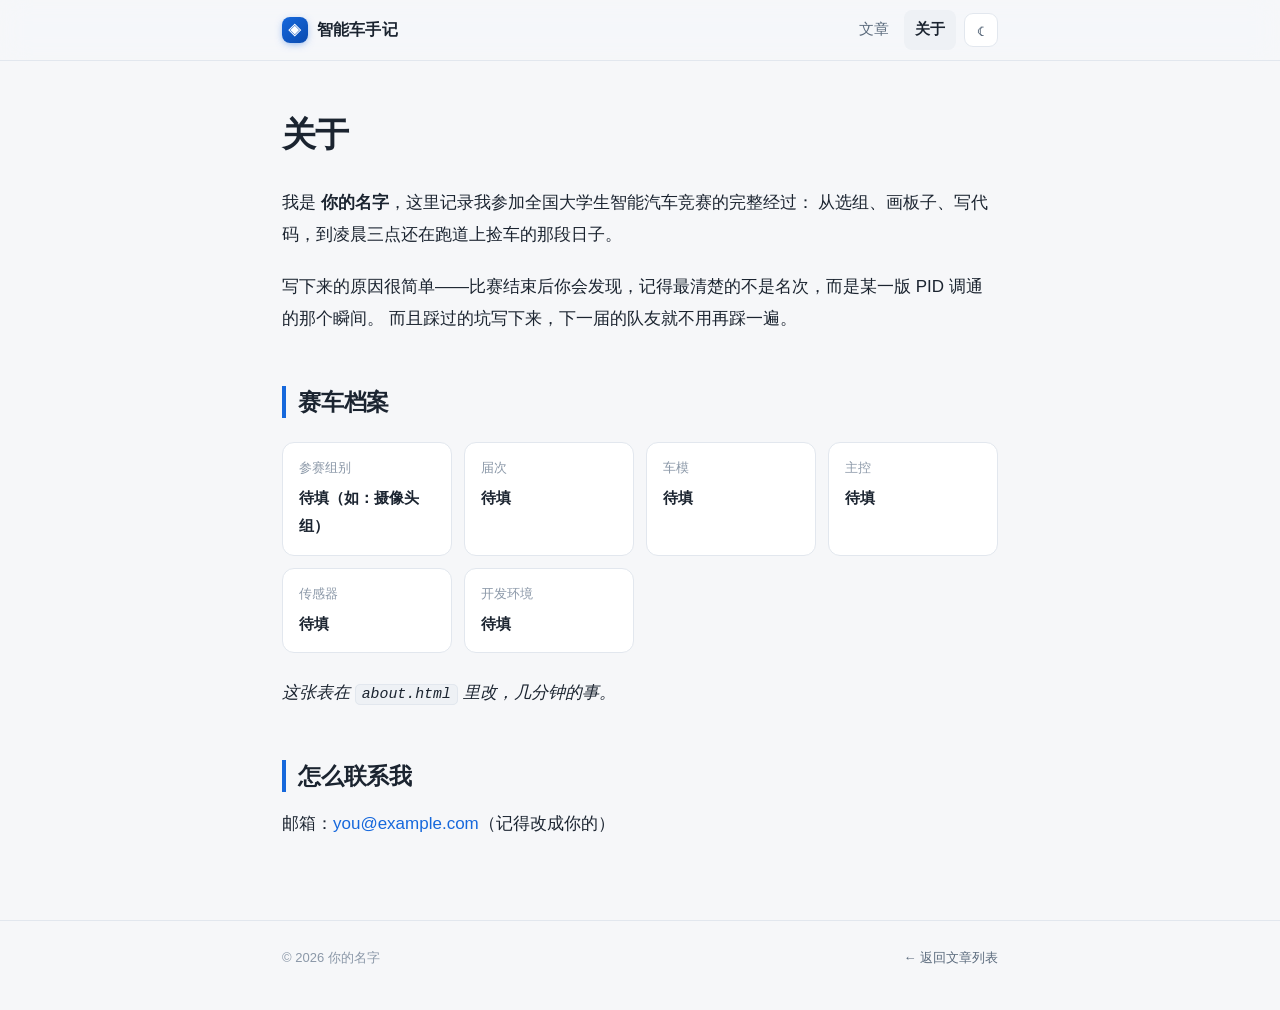
==== about.html @ b8acb5bb "Add files via upload" ====
<!doctype html>
<html lang="zh-CN" data-theme="light">
<head>
<meta charset="utf-8">
<meta name="viewport" content="width=device-width, initial-scale=1">
<title>关于 · 智能车手记</title>
<meta name="color-scheme" content="light dark">
<link rel="stylesheet" href="assets/style.css">
<link rel="icon" href="data:image/svg+xml,%3Csvg xmlns='http://www.w3.org/2000/svg' viewBox='0 0 32 32'%3E%3Crect width='32' height='32' rx='8' fill='%231668dc'/%3E%3Ccircle cx='16' cy='16' r='6' fill='%23fff'/%3E%3C/svg%3E">
<script>
  (function () {
    try {
      var s = localStorage.getItem('theme');
      var t = s || (matchMedia('(prefers-color-scheme: dark)').matches ? 'dark' : 'light');
      document.documentElement.setAttribute('data-theme', t);
    } catch (e) {}
  })();
</script>
</head>
<body>
<a class="skip" href="#main">跳到正文</a>

<header class="site-header">
  <div class="wrap header-inner">
    <a class="brand" href="index.html">
      <span class="brand-mark" aria-hidden="true">◈</span>
      <span data-site-name>智能车手记</span>
    </a>
    <nav class="nav">
      <a href="index.html">文章</a>
      <a href="about.html" class="active">关于</a>
      <button id="theme-toggle" class="icon-btn" type="button" aria-label="切换深浅色">☾</button>
    </nav>
  </div>
</header>

<main id="main" class="wrap">
  <div class="page">
    <h1>关于</h1>

    <div class="prose">
      <p>我是 <strong data-author>你的名字</strong>，这里记录我参加全国大学生智能汽车竞赛的完整经过：
      从选组、画板子、写代码，到凌晨三点还在跑道上捡车的那段日子。</p>

      <p>写下来的原因很简单——比赛结束后你会发现，记得最清楚的不是名次，而是某一版 PID 调通的那个瞬间。
      而且踩过的坑写下来，下一届的队友就不用再踩一遍。</p>

      <h2>赛车档案</h2>
      <dl class="spec-grid">
        <div class="spec"><dt>参赛组别</dt><dd>待填（如：摄像头组）</dd></div>
        <div class="spec"><dt>届次</dt><dd>待填</dd></div>
        <div class="spec"><dt>车模</dt><dd>待填</dd></div>
        <div class="spec"><dt>主控</dt><dd>待填</dd></div>
        <div class="spec"><dt>传感器</dt><dd>待填</dd></div>
        <div class="spec"><dt>开发环境</dt><dd>待填</dd></div>
      </dl>
      <p><em>这张表在 <code>about.html</code> 里改，几分钟的事。</em></p>

      <h2>怎么联系我</h2>
      <p>邮箱：<a href="mailto:you@example.com">you@example.com</a>（记得改成你的）</p>
      <p data-github-wrap hidden>GitHub：<a href="https://github.com/" target="_blank" rel="noopener" data-github>github.com/yourname</a></p>
    </div>
  </div>
</main>

<footer class="site-footer">
  <div class="wrap footer-inner">
    <span>© <span data-year>2026</span> <span data-author>你的名字</span></span>
    <span><a href="index.html">← 返回文章列表</a></span>
  </div>
</footer>

<script src="assets/md.js"></script>
<script src="assets/app.js"></script>
</body>
</html>
---- assets/style.css ----
/* ============ 主题变量 ============ */
:root {
  --bg: #f6f7f9;
  --bg-soft: #ffffff;
  --bg-sunken: #eef1f5;
  --text: #1b2430;
  --text-soft: #5b6b7d;
  --text-faint: #8b98a8;
  --line: #e2e7ee;
  --accent: #1668dc;
  --accent-soft: #e8f1ff;
  --amber: #d9822b;
  --shadow: 0 1px 2px rgba(20, 35, 55, .05), 0 8px 24px -12px rgba(20, 35, 55, .18);
  --radius: 14px;
  --maxw: 760px;
  --font: -apple-system, BlinkMacSystemFont, "Segoe UI", "PingFang SC", "Hiragino Sans GB",
          "Microsoft YaHei", "Source Han Sans SC", sans-serif;
  --mono: "SFMono-Regular", ui-monospace, "Cascadia Mono", Consolas, "Liberation Mono", Menlo, monospace;
}

[data-theme="dark"] {
  --bg: #0f141a;
  --bg-soft: #161d25;
  --bg-sunken: #1c242e;
  --text: #e6edf5;
  --text-soft: #a5b4c4;
  --text-faint: #77869a;
  --line: #263140;
  --accent: #59a6ff;
  --accent-soft: #16283d;
  --amber: #e8a33d;
  --shadow: 0 1px 2px rgba(0, 0, 0, .3), 0 10px 30px -16px rgba(0, 0, 0, .8);
}

/* ============ 基础 ============ */
* { box-sizing: border-box; }

html { -webkit-text-size-adjust: 100%; }

body {
  margin: 0;
  background: var(--bg);
  color: var(--text);
  font-family: var(--font);
  font-size: 16px;
  line-height: 1.75;
  -webkit-font-smoothing: antialiased;
  text-rendering: optimizeLegibility;
}

a { color: var(--accent); text-decoration: none; }
a:hover { text-decoration: underline; text-underline-offset: 3px; }

img { max-width: 100%; height: auto; }

code {
  font-family: var(--mono);
  font-size: .875em;
  background: var(--bg-sunken);
  border: 1px solid var(--line);
  border-radius: 5px;
  padding: .1em .4em;
}

.wrap { width: 100%; max-width: var(--maxw); margin: 0 auto; padding: 0 22px; }

.skip {
  position: absolute; left: -9999px; top: 0;
  background: var(--bg-soft); padding: 10px 16px; border-radius: 0 0 8px 0; z-index: 100;
}
.skip:focus { left: 0; }

/* ============ 顶栏 ============ */
.site-header {
  position: sticky; top: 0; z-index: 40;
  background: color-mix(in srgb, var(--bg) 82%, transparent);
  backdrop-filter: saturate(180%) blur(14px);
  -webkit-backdrop-filter: saturate(180%) blur(14px);
  border-bottom: 1px solid var(--line);
}

.header-inner {
  display: flex; align-items: center; justify-content: space-between;
  height: 60px; gap: 16px;
}

.brand { display: flex; align-items: center; gap: 9px; color: var(--text); font-weight: 700; letter-spacing: .01em; }
.brand:hover { text-decoration: none; }
.brand-mark {
  display: grid; place-items: center;
  width: 26px; height: 26px; border-radius: 8px;
  background: linear-gradient(140deg, var(--accent), #0a4bb0);
  color: #fff; font-size: 13px; line-height: 1;
  box-shadow: 0 2px 8px -2px rgba(22, 104, 220, .6);
}
[data-theme="dark"] .brand-mark { background: linear-gradient(140deg, #59a6ff, #1668dc); color: #06121f; }

.nav { display: flex; align-items: center; gap: 4px; }
.nav a {
  color: var(--text-soft); font-size: 14.5px; padding: 7px 11px; border-radius: 8px;
  transition: background .15s, color .15s;
}
.nav a:hover { background: var(--bg-sunken); color: var(--text); text-decoration: none; }
.nav a.active { color: var(--text); background: var(--bg-sunken); font-weight: 600; }

.icon-btn {
  display: grid; place-items: center;
  width: 34px; height: 34px; margin-left: 4px;
  border: 1px solid var(--line); border-radius: 9px;
  background: var(--bg-soft); color: var(--text-soft);
  cursor: pointer; font-size: 15px; transition: .15s;
}
.icon-btn:hover { color: var(--text); border-color: var(--text-faint); }

/* ============ 首页 ============ */
.hero { padding: 54px 0 30px; }

.hero h1 {
  margin: 0 0 12px;
  font-size: clamp(28px, 5vw, 38px);
  line-height: 1.25;
  letter-spacing: -.02em;
}

.hero .tagline { margin: 0; color: var(--text-soft); font-size: 16px; max-width: 46em; }

.meta-strip {
  display: flex; flex-wrap: wrap; gap: 20px;
  margin-top: 24px; padding-top: 20px;
  border-top: 1px solid var(--line);
  color: var(--text-faint); font-size: 13.5px;
}
.meta-strip b { color: var(--text); font-weight: 600; }

.tag-bar { display: flex; flex-wrap: wrap; gap: 8px; margin: 0 0 28px; }

.tag {
  display: inline-block;
  padding: 3px 11px; border-radius: 999px;
  border: 1px solid var(--line);
  background: var(--bg-soft);
  color: var(--text-soft);
  font-size: 12.5px; line-height: 1.9;
  cursor: pointer; transition: .15s;
}
.tag:hover { color: var(--accent); border-color: var(--accent); text-decoration: none; }
.tag.on { background: var(--accent); border-color: var(--accent); color: #fff; }
[data-theme="dark"] .tag.on { color: #06121f; }

/* 年份分组 */
.year-group { margin-bottom: 6px; }
.year-label {
  display: flex; align-items: center; gap: 12px;
  margin: 34px 0 16px;
  color: var(--text-faint);
  font-family: var(--mono); font-size: 13px; letter-spacing: .1em;
}
.year-label::after { content: ""; flex: 1; height: 1px; background: var(--line); }

.post-list { padding-bottom: 40px; }

.post-card {
  display: block;
  padding: 18px 20px;
  margin-bottom: 12px;
  background: var(--bg-soft);
  border: 1px solid var(--line);
  border-radius: var(--radius);
  color: inherit;
  transition: transform .18s ease, box-shadow .18s ease, border-color .18s ease;
}
.post-card:hover {
  text-decoration: none;
  transform: translateY(-2px);
  border-color: color-mix(in srgb, var(--accent) 45%, var(--line));
  box-shadow: var(--shadow);
}

.post-card time {
  display: block;
  font-family: var(--mono); font-size: 12px; letter-spacing: .06em;
  color: var(--text-faint); margin-bottom: 6px;
}

.post-card h2 {
  margin: 0 0 6px;
  font-size: 19.5px; line-height: 1.45; letter-spacing: -.01em;
}
.post-card:hover h2 { color: var(--accent); }

.post-card p { margin: 0; color: var(--text-soft); font-size: 14.5px; line-height: 1.7; }

.card-tags { margin-top: 12px; display: flex; flex-wrap: wrap; gap: 6px; }
.card-tags .tag { font-size: 11.5px; padding: 1px 9px; cursor: default; }
.card-tags .tag:hover { color: var(--text-soft); border-color: var(--line); }

.empty { color: var(--text-faint); padding: 40px 0; }

/* ============ 文章页 ============ */
.article { padding: 44px 0 20px; }

.article-head { margin-bottom: 30px; padding-bottom: 22px; border-bottom: 1px solid var(--line); }

.article-head h1 {
  margin: 8px 0 14px;
  font-size: clamp(26px, 4.4vw, 34px);
  line-height: 1.3; letter-spacing: -.02em;
}

.article-head .kicker {
  font-family: var(--mono); font-size: 12.5px; letter-spacing: .08em;
  color: var(--text-faint); text-transform: uppercase;
}

.prose { font-size: 17px; line-height: 1.9; }
.prose > *:first-child { margin-top: 0; }

.prose h2 {
  margin: 2.2em 0 .7em;
  font-size: 23px; line-height: 1.4; letter-spacing: -.01em;
  padding-left: 12px; border-left: 4px solid var(--accent);
}
.prose h3 { margin: 1.8em 0 .5em; font-size: 19px; }
.prose h4 { margin: 1.5em 0 .4em; font-size: 17px; color: var(--text-soft); }

.prose p { margin: 0 0 1.15em; }

.prose ul, .prose ol { margin: 0 0 1.2em; padding-left: 1.4em; }
.prose li { margin-bottom: .4em; }
.prose li::marker { color: var(--text-faint); }

.prose blockquote {
  margin: 1.5em 0;
  padding: 14px 18px;
  border-left: 3px solid var(--amber);
  border-radius: 0 10px 10px 0;
  background: var(--bg-sunken);
  color: var(--text-soft);
}
.prose blockquote p:last-child { margin-bottom: 0; }

.prose hr { margin: 2.5em 0; border: 0; border-top: 1px solid var(--line); }

.prose img, .prose figure img {
  display: block;
  margin: 1.6em auto;
  border-radius: 10px;
  border: 1px solid var(--line);
  box-shadow: var(--shadow);
  cursor: zoom-in;
}

.prose figure { margin: 1.6em 0; }

.code-block {
  margin: 1.5em 0;
  padding: 16px 18px;
  overflow-x: auto;
  background: var(--bg-sunken);
  border: 1px solid var(--line);
  border-radius: 10px;
  font-size: 13.5px; line-height: 1.7;
}
.code-block code { background: none; border: 0; padding: 0; font-size: inherit; }

/* B 站视频嵌入（16:9） */
.video-wrap {
  position: relative;
  margin: 1.8em 0;
  padding-top: 56.25%;
  border: 1px solid var(--line);
  border-radius: 10px;
  overflow: hidden;
  background: #000;
}
.video-wrap iframe { position: absolute; inset: 0; width: 100%; height: 100%; border: 0; }

.table-wrap { overflow-x: auto; margin: 1.5em 0; }
.table-wrap table { border-collapse: collapse; width: 100%; font-size: 14.5px; }
.table-wrap th, .table-wrap td { padding: 9px 13px; border: 1px solid var(--line); text-align: left; }
.table-wrap th { background: var(--bg-sunken); font-weight: 600; }

/* 文末导航 */
.post-nav {
  display: grid; grid-template-columns: 1fr 1fr; gap: 12px;
  margin: 44px 0 10px; padding-top: 26px; border-top: 1px solid var(--line);
}
.post-nav a {
  padding: 14px 16px;
  background: var(--bg-soft); border: 1px solid var(--line); border-radius: 12px;
  color: var(--text); font-size: 14px; transition: .15s;
}
.post-nav a:hover { border-color: var(--accent); text-decoration: none; }
.post-nav .dir { display: block; color: var(--text-faint); font-size: 12px; margin-bottom: 4px; }
.post-nav .next { text-align: right; grid-column: 2; }
.post-nav > a:only-of-type { grid-column: 1 / -1; text-align: left; }
.post-nav .disabled { opacity: 0; pointer-events: none; }

/* ============ 关于页 ============ */
.page { padding: 44px 0 60px; }
.page h1 { font-size: clamp(26px, 4.4vw, 34px); margin: 0 0 22px; letter-spacing: -.02em; }

.spec-grid { display: grid; grid-template-columns: repeat(auto-fit, minmax(150px, 1fr)); gap: 12px; margin: 24px 0; }
.spec {
  padding: 14px 16px; background: var(--bg-soft);
  border: 1px solid var(--line); border-radius: 12px;
}
.spec dt { color: var(--text-faint); font-size: 12.5px; margin-bottom: 3px; }
.spec dd { margin: 0; font-weight: 600; font-size: 15px; }

/* ============ 页脚 ============ */
.site-footer {
  border-top: 1px solid var(--line);
  padding: 26px 0 40px;
  color: var(--text-faint);
  font-size: 13px;
}
.footer-inner { display: flex; flex-wrap: wrap; gap: 10px; justify-content: space-between; }
.site-footer a { color: var(--text-soft); }

/* ============ 图片灯箱 ============ */
.lightbox {
  position: fixed; inset: 0; z-index: 90;
  display: none; place-items: center;
  padding: 28px;
  background: rgba(8, 12, 18, .88);
  backdrop-filter: blur(6px);
  cursor: zoom-out;
}
.lightbox.open { display: grid; }
.lightbox img {
  max-width: 100%; max-height: 100%;
  border-radius: 8px; box-shadow: 0 24px 80px rgba(0, 0, 0, .6);
}

/* ============ 加载态 ============ */
.loading { color: var(--text-faint); padding: 30px 0; }
.loading::after { content: "…"; }

/* ============ 响应式 ============ */
@media (max-width: 560px) {
  .wrap { padding: 0 18px; }
  .hero { padding: 36px 0 22px; }
  .prose { font-size: 16.5px; line-height: 1.85; }
  .prose h2 { font-size: 20px; }
  .post-nav { grid-template-columns: 1fr; }
  .post-nav .next { grid-column: 1; text-align: left; }
  .nav a { padding: 6px 9px; font-size: 14px; }
}

@media (prefers-reduced-motion: reduce) {
  * { animation: none !important; transition: none !important; }
}
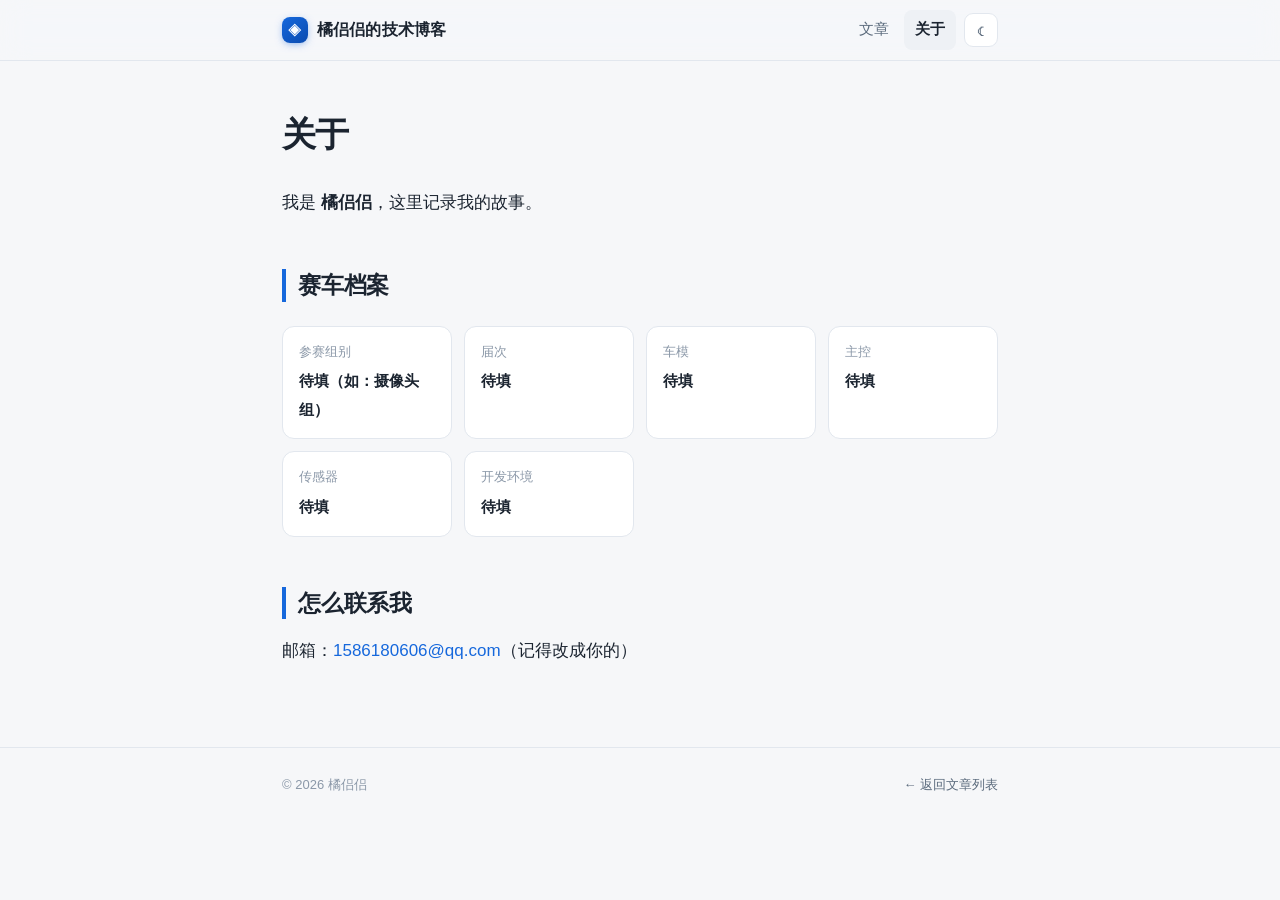
==== commit 04a67be8: "Update about.html" ====
--- a/about.html
+++ b/about.html
@@ -39,11 +39,9 @@
     <h1>关于</h1>
 
     <div class="prose">
-      <p>我是 <strong data-author>你的名字</strong>，这里记录我参加全国大学生智能汽车竞赛的完整经过：
-      从选组、画板子、写代码，到凌晨三点还在跑道上捡车的那段日子。</p>
+      <p>我是 <strong data-author>你的名字</strong>，这里记录我的故事。</p>
 
-      <p>写下来的原因很简单——比赛结束后你会发现，记得最清楚的不是名次，而是某一版 PID 调通的那个瞬间。
-      而且踩过的坑写下来，下一届的队友就不用再踩一遍。</p>
+     
 
       <h2>赛车档案</h2>
       <dl class="spec-grid">
@@ -54,10 +52,10 @@
         <div class="spec"><dt>传感器</dt><dd>待填</dd></div>
         <div class="spec"><dt>开发环境</dt><dd>待填</dd></div>
       </dl>
-      <p><em>这张表在 <code>about.html</code> 里改，几分钟的事。</em></p>
+ 
 
       <h2>怎么联系我</h2>
-      <p>邮箱：<a href="mailto:you@example.com">you@example.com</a>（记得改成你的）</p>
+      <p>邮箱：<a href="mailto:you@example.com">1586180606@qq.com</a>（记得改成你的）</p>
       <p data-github-wrap hidden>GitHub：<a href="https://github.com/" target="_blank" rel="noopener" data-github>github.com/yourname</a></p>
     </div>
   </div>
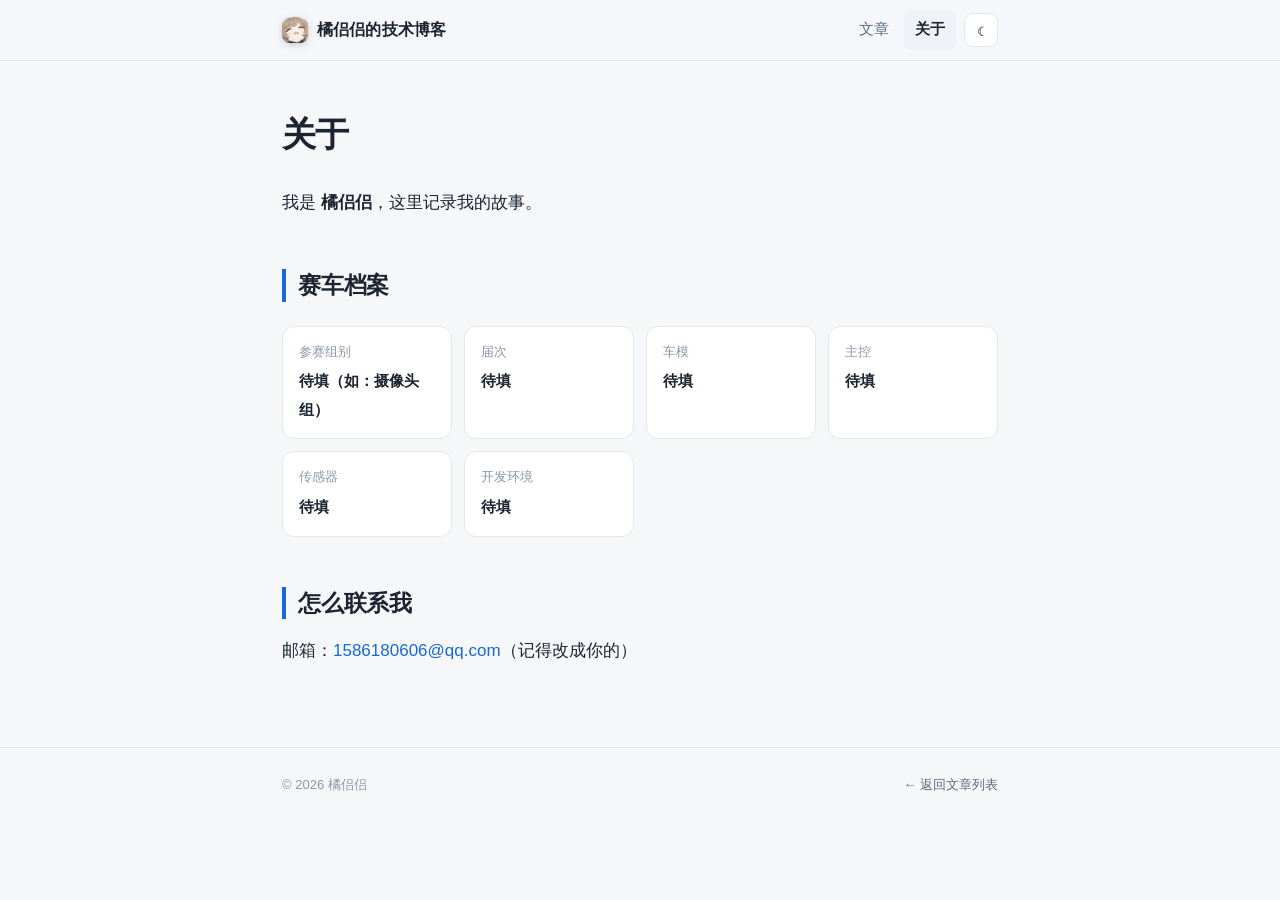
==== commit ca35893f: "Update about.html" ====
--- a/about.html
+++ b/about.html
@@ -6,7 +6,7 @@
 <title>关于 · 智能车手记</title>
 <meta name="color-scheme" content="light dark">
 <link rel="stylesheet" href="assets/style.css">
-<link rel="icon" href="data:image/svg+xml,%3Csvg xmlns='http://www.w3.org/2000/svg' viewBox='0 0 32 32'%3E%3Crect width='32' height='32' rx='8' fill='%231668dc'/%3E%3Ccircle cx='16' cy='16' r='6' fill='%23fff'/%3E%3C/svg%3E">
+<link rel="icon" href="images/logo-64.png">
 <script>
   (function () {
     try {
--- a/assets/style.css
+++ b/assets/style.css
@@ -89,11 +89,11 @@
 .brand-mark {
   display: grid; place-items: center;
   width: 26px; height: 26px; border-radius: 8px;
-  background: linear-gradient(140deg, var(--accent), #0a4bb0);
-  color: #fff; font-size: 13px; line-height: 1;
-  box-shadow: 0 2px 8px -2px rgba(22, 104, 220, .6);
-}
-[data-theme="dark"] .brand-mark { background: linear-gradient(140deg, #59a6ff, #1668dc); color: #06121f; }
+  background: url("../images/logo.png") center / cover no-repeat;
+  color: transparent; font-size: 13px; line-height: 1;
+  box-shadow: 0 2px 8px -2px rgba(20, 35, 55, .35);
+}
+[data-theme="dark"] .brand-mark { background: url("../images/logo.png") center / cover no-repeat; color: transparent; }
 
 .nav { display: flex; align-items: center; gap: 4px; }
 .nav a {
